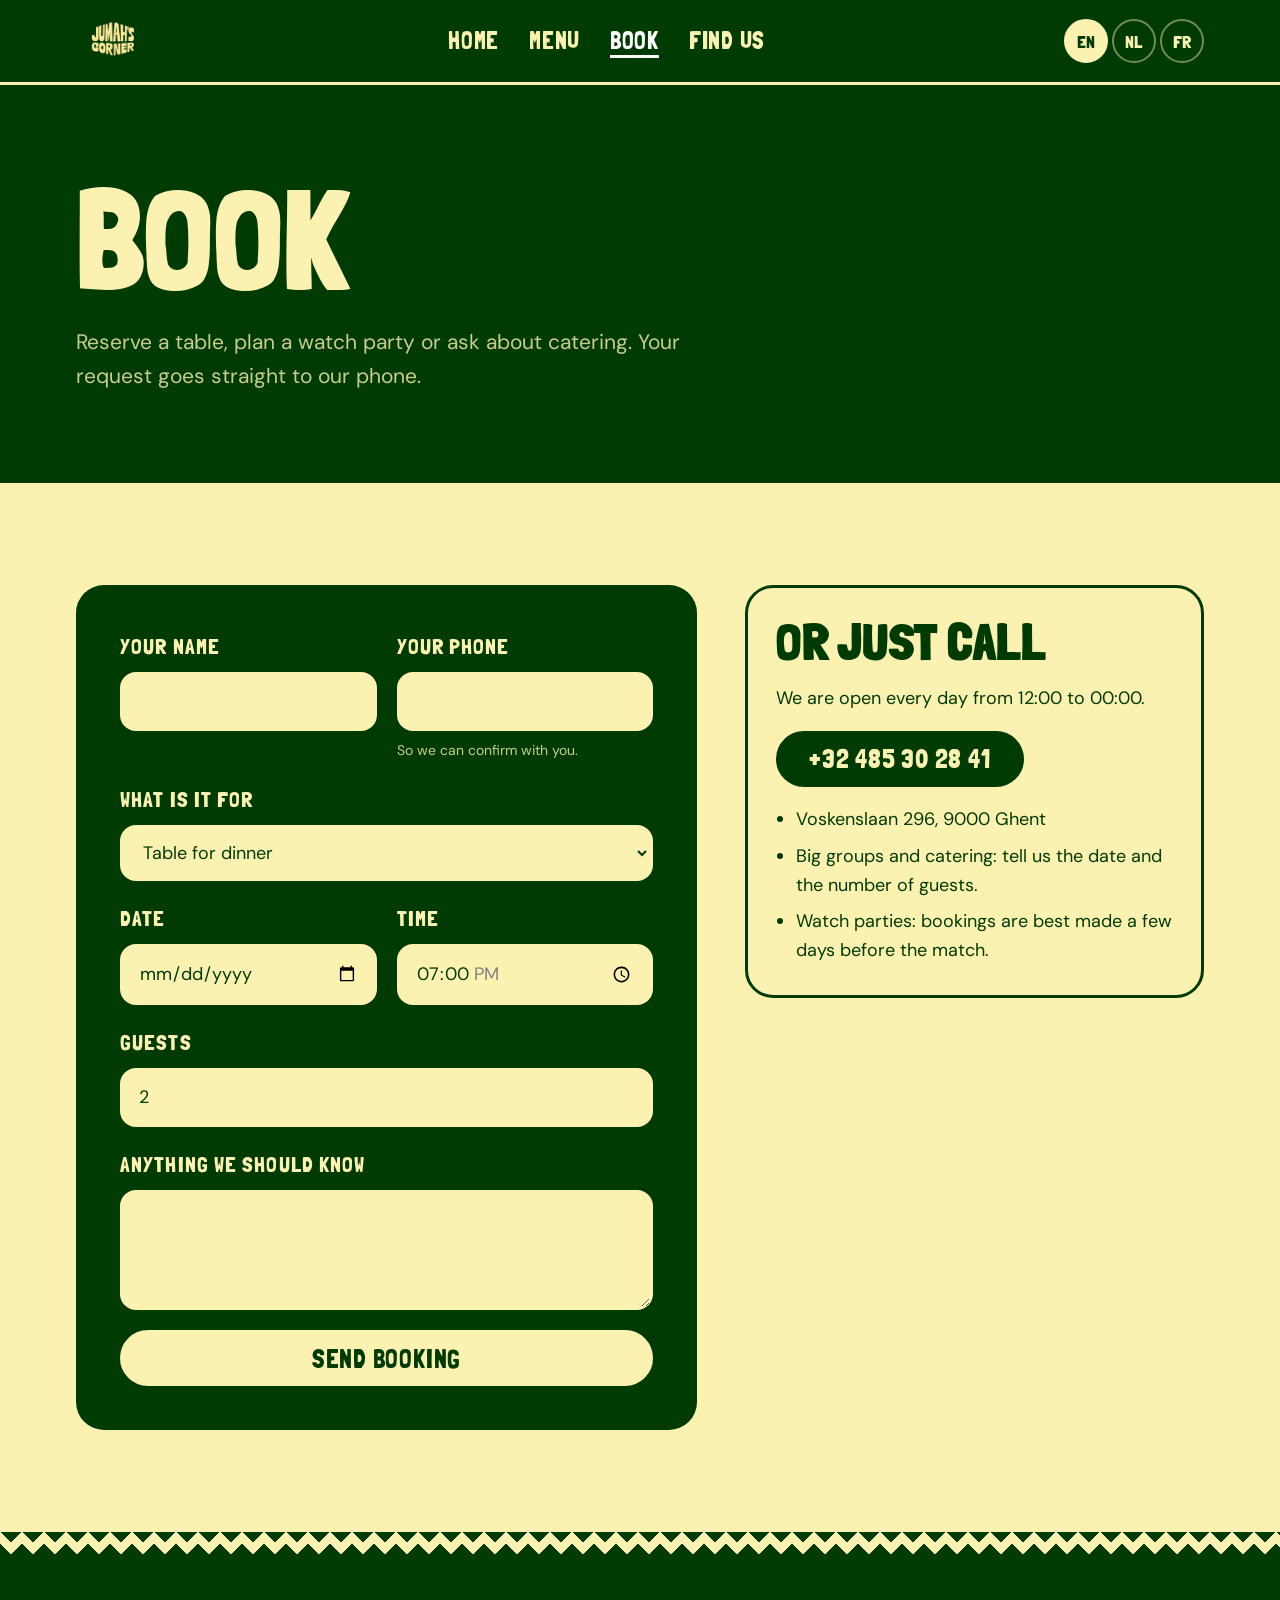
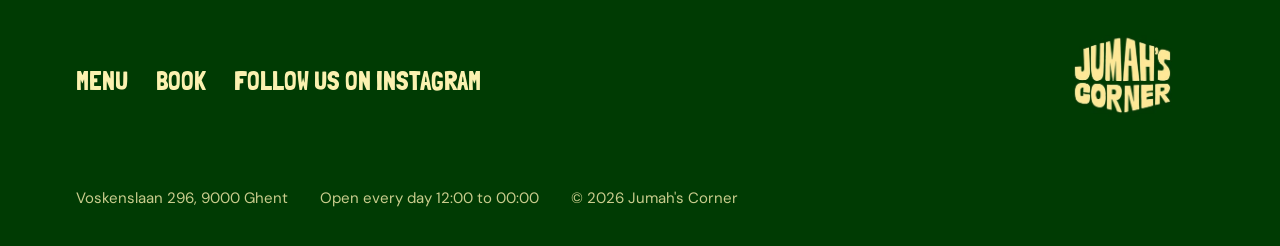
==== book.html @ a0770670 "Add files via upload" ====
<!doctype html>
<html lang="en">
<head>
  <meta charset="utf-8">
  <meta name="viewport" content="width=device-width, initial-scale=1">
  <title>Book a table | Jumah's Corner</title>
  <meta name="description" content="Book a table, a watch party or catering at Jumah's Corner in Ghent. Your request goes straight to the restaurant.">
  <meta name="theme-color" content="#003b03">
  <link rel="icon" href="assets/logo.png">
  <link rel="preconnect" href="https://fonts.googleapis.com">
  <link rel="preconnect" href="https://fonts.gstatic.com" crossorigin>
  <link rel="stylesheet" href="https://fonts.googleapis.com/css2?family=DM+Sans:wght@400;500;700&family=Londrina+Solid:wght@300;400;900&display=swap">
  <link rel="stylesheet" href="css/styles.css">
</head>
<body>
  <a class="skip" href="#main">Skip to content</a>

  <header class="site-header">
    <div class="wrap nav">
      <a class="nav-logo" href="index.html" aria-label="Jumah's Corner, home"><img src="assets/logo.png" alt="Jumah's Corner" width="73" height="62"></a>
      <ul class="nav-links" id="nav-links">
        <li><a href="index.html" data-i18n="nav.home">Home</a></li>
        <li><a href="menu.html" data-i18n="nav.menu">Menu</a></li>
        <li><a href="book.html" aria-current="page" data-i18n="nav.book">Book</a></li>
        <li><a href="index.html#find" data-i18n="nav.find">Find us</a></li>
      </ul>
      <div class="nav-right">
        <div class="lang" role="group" aria-label="Language">
          <button type="button" data-lang="en" aria-pressed="true">EN</button>
          <button type="button" data-lang="nl" aria-pressed="false">NL</button>
          <button type="button" data-lang="fr" aria-pressed="false">FR</button>
        </div>
        <button class="nav-toggle" type="button" aria-expanded="false" aria-controls="nav-links" aria-label="Menu">MENU</button>
      </div>
    </div>
  </header>

  <main id="main">
    <section class="page-title">
      <div class="wrap">
        <h1 data-i18n="book.page.title">Book</h1>
        <p data-i18n="book.page.p">Reserve a table, plan a watch party or ask about catering. Your request goes straight to our phone.</p>
      </div>
    </section>

    <section class="section section-yellow">
      <div class="wrap book-grid">
        <form class="form" id="booking-form" novalidate>
          <div class="field">
            <label for="f-name" data-i18n="form.name">Your name</label>
            <input id="f-name" name="name" type="text" autocomplete="name" required>
          </div>
          <div class="field">
            <label for="f-phone" data-i18n="form.phone">Your phone</label>
            <input id="f-phone" name="phone" type="tel" autocomplete="tel" inputmode="tel" required>
            <span class="hint" data-i18n="form.phone.hint">So we can confirm with you.</span>
          </div>
          <div class="field full">
            <label for="f-type" data-i18n="form.type">What is it for</label>
            <select id="f-type" name="type">
              <option value="table" data-i18n="form.type.table">Table for dinner</option>
              <option value="watch" data-i18n="form.type.watch">Watch party</option>
              <option value="catering" data-i18n="form.type.catering">Catering</option>
              <option value="party" data-i18n="form.type.party">Private party</option>
            </select>
          </div>
          <div class="field">
            <label for="f-date" data-i18n="form.date">Date</label>
            <input id="f-date" name="date" type="date" required>
          </div>
          <div class="field">
            <label for="f-time" data-i18n="form.time">Time</label>
            <input id="f-time" name="time" type="time" min="12:00" max="23:30" value="19:00" required>
          </div>
          <div class="field full">
            <label for="f-guests" data-i18n="form.guests">Guests</label>
            <input id="f-guests" name="guests" type="number" min="1" max="500" value="2" inputmode="numeric" required>
          </div>
          <div class="field full">
            <label for="f-notes" data-i18n="form.notes">Anything we should know</label>
            <textarea id="f-notes" name="notes"></textarea>
          </div>
          <div class="hp" aria-hidden="true">
            <label for="f-website">Leave this empty</label>
            <input id="f-website" name="website" type="text" tabindex="-1" autocomplete="off">
          </div>
          <div class="status" id="form-status" role="status" aria-live="polite" hidden></div>
          <div class="field full">
            <button class="btn btn-yellow" id="form-submit" type="submit" data-i18n="form.send">Send booking</button>
          </div>
        </form>

        <aside class="side-card">
          <h2>Or just call</h2>
          <p>We are open every day from 12:00 to 00:00.</p>
          <p><a class="btn btn-green" href="tel:+32485302841">+32 485 30 28 41</a></p>
          <ul>
            <li>Voskenslaan 296, 9000 Ghent</li>
            <li>Big groups and catering: tell us the date and the number of guests.</li>
            <li>Watch parties: bookings are best made a few days before the match.</li>
          </ul>
        </aside>
      </div>
    </section>
  </main>

  <footer class="site-footer">
    <div class="pattern pattern-band" aria-hidden="true"></div>
    <div class="wrap footer-main">
      <ul class="footer-links">
        <li><a href="menu.html" data-i18n="nav.menu">Menu</a></li>
        <li><a href="book.html" data-i18n="nav.book">Book</a></li>
        <li><a href="https://www.instagram.com/jumahscorner/" target="_blank" rel="noopener" data-i18n="foot.follow">Follow us on Instagram</a></li>
      </ul>
      <img src="assets/logo.png" alt="" width="165" height="140">
    </div>
    <div class="wrap footer-small">
      <span>Voskenslaan 296, 9000 Ghent</span>
      <span>Open every day 12:00 to 00:00</span>
      <span>&copy; <span data-year>2026</span> Jumah's Corner</span>
    </div>
  </footer>

  <script src="js/config.js"></script>
  <script src="js/i18n.js"></script>
  <script src="js/main.js"></script>
  <script src="js/book.js"></script>
</body>
</html>
---- css/styles.css ----
/* Jumah's Corner: shared styles for index.html, menu.html and book.html */

:root {
  --green: #003b03;          /* matches the logo background */
  --green-soft: #0a5410;
  --yellow: #fbf1b0;         /* matches the logo lettering */
  --yellow-deep: #f3df7a;
  --orange: #e8671f;         /* accent from the "Sweet Mama" post, used sparingly */
  --ink: #0b2a0e;
  --white: #ffffff;
  --muted-on-green: rgba(251, 241, 176, 0.8);
  --muted-on-yellow: rgba(0, 59, 3, 0.8);

  --font-display: "Londrina Solid", "Impact", "Arial Narrow Bold", sans-serif;
  --font-body: "DM Sans", system-ui, -apple-system, "Segoe UI", sans-serif;

  --gutter: clamp(20px, 5vw, 56px);
  --radius: 28px;
}

*, *::before, *::after { box-sizing: border-box; }

html { scroll-behavior: smooth; }

body {
  margin: 0;
  background: var(--yellow);
  color: var(--green);
  font-family: var(--font-body);
  font-size: 18px;
  line-height: 1.6;
  -webkit-font-smoothing: antialiased;
}

img { max-width: 100%; display: block; }
a { color: inherit; }

h1, h2, h3 {
  font-family: var(--font-display);
  font-weight: 900;
  text-transform: uppercase;
  line-height: 0.92;
  letter-spacing: 0.01em;
  margin: 0;
  text-wrap: balance;
}

p { margin: 0; }

:focus-visible {
  outline: 3px solid var(--orange);
  outline-offset: 3px;
}

.wrap {
  width: min(1240px, 100%);
  margin-inline: auto;
  padding-inline: var(--gutter);
}

.skip {
  position: absolute;
  left: -999px;
  top: 8px;
  background: var(--yellow);
  color: var(--green);
  padding: 10px 16px;
  border-radius: 999px;
  z-index: 100;
}
.skip:focus { left: 12px; }

/* ---------- Header ---------- */

.site-header {
  background: var(--green);
  color: var(--yellow);
  position: sticky;
  top: 0;
  z-index: 50;
  border-bottom: 3px solid var(--yellow);
}

.nav {
  display: flex;
  align-items: center;
  justify-content: space-between;
  gap: 16px;
  padding-block: 10px;
}

.nav-logo img {
  height: 62px;
  width: auto;
}

.nav-links {
  display: flex;
  align-items: center;
  gap: 4px 26px;
  list-style: none;
  margin: 0;
  padding: 0;
}

.nav-links a {
  text-decoration: none;
  font-family: var(--font-display);
  font-size: 24px;
  text-transform: uppercase;
  letter-spacing: 0.03em;
  display: inline-flex;
  align-items: center;
  min-height: 48px;
  padding-inline: 2px;
}
.nav-links a:hover,
.nav-links a[aria-current="page"] { color: var(--white); text-decoration: underline; text-underline-offset: 6px; text-decoration-thickness: 3px; }

.nav-right { display: flex; align-items: center; gap: 12px; }

.lang { display: flex; gap: 4px; }
.lang button {
  font-family: var(--font-display);
  font-size: 18px;
  min-width: 44px;
  min-height: 44px;
  border-radius: 999px;
  border: 2px solid rgba(251, 241, 176, 0.45);
  background: transparent;
  color: var(--yellow);
  cursor: pointer;
}
.lang button:hover { border-color: var(--yellow); }
.lang button[aria-pressed="true"] { background: var(--yellow); color: var(--green); border-color: var(--yellow); }

.nav-toggle {
  display: none;
  min-width: 48px;
  min-height: 48px;
  border-radius: 999px;
  border: 2px solid var(--yellow);
  background: transparent;
  color: var(--yellow);
  font-family: var(--font-display);
  font-size: 20px;
  cursor: pointer;
}

/* ---------- Buttons ---------- */

.btn {
  display: inline-flex;
  align-items: center;
  justify-content: center;
  min-height: 56px;
  padding: 0 30px;
  border-radius: 999px;
  font-family: var(--font-display);
  font-size: 26px;
  text-transform: uppercase;
  letter-spacing: 0.03em;
  text-decoration: none;
  border: 3px solid var(--green);
  cursor: pointer;
  transition: transform 0.15s ease, background 0.15s ease, color 0.15s ease;
}
.btn:hover { transform: translateY(-2px) rotate(-1deg); }

.btn-green { background: var(--green); color: var(--yellow); }
.btn-green:hover { background: var(--green-soft); }
.btn-yellow { background: var(--yellow); color: var(--green); border-color: var(--yellow); }
.btn-yellow:hover { background: var(--white); }
.btn-outline-yellow { background: transparent; color: var(--yellow); border-color: var(--yellow); }
.btn-outline-yellow:hover { background: rgba(251, 241, 176, 0.14); }
.btn-outline-green { background: transparent; color: var(--green); }
.btn-outline-green:hover { background: rgba(0, 59, 3, 0.08); }

/* ---------- Pattern (the corner from the catering post) ---------- */

.pattern {
  background-color: var(--yellow);
  background-image:
    linear-gradient(135deg, var(--green) 25%, transparent 25%),
    linear-gradient(225deg, var(--green) 25%, transparent 25%),
    linear-gradient(315deg, var(--green) 25%, transparent 25%),
    linear-gradient(45deg, var(--green) 25%, transparent 25%);
  background-size: 22px 22px;
  background-position: -11px 0, -11px 0, 0 0, 0 0;
}
.pattern-band { height: 22px; }

/* ---------- Hero ---------- */

.hero {
  background: var(--green);
  color: var(--yellow);
  position: relative;
  overflow: hidden;
}

.hero-inner {
  display: grid;
  grid-template-columns: minmax(0, 1.25fr) minmax(0, 0.75fr);
  gap: 40px;
  align-items: center;
  padding-block: clamp(48px, 8vw, 110px);
}

.eyebrow {
  display: inline-flex;
  align-items: center;
  gap: 10px;
  font-family: var(--font-display);
  font-size: 22px;
  text-transform: uppercase;
  letter-spacing: 0.06em;
  margin-bottom: 20px;
}
.dot {
  width: 12px; height: 12px; border-radius: 50%;
  background: var(--orange);
  display: inline-block;
}
.dot.live { background: #5be36b; box-shadow: 0 0 0 4px rgba(91, 227, 107, 0.25); }

.hero h1 {
  font-size: clamp(60px, 10.5vw, 150px);
  color: var(--yellow);
}
.hero h1 em { font-style: normal; color: var(--white); }

.hero-sub {
  font-size: clamp(18px, 1.7vw, 22px);
  max-width: 30em;
  color: var(--muted-on-green);
  margin-block: 26px 34px;
}

.cta-row { display: flex; flex-wrap: wrap; gap: 14px; }

.hero-art {
  position: relative;
  aspect-ratio: 1 / 1;
  width: min(100%, 440px);
  margin-inline: auto;
}
.hero-art .disc { position: absolute; border-radius: 50%; }
.hero-art .d1 { inset: 0; background: var(--yellow); }
.hero-art .d2 { width: 46%; height: 46%; right: -4%; top: -2%; background: var(--orange); }
.hero-art .d3 { width: 26%; height: 26%; left: 2%; bottom: 8%; background: var(--green-soft); border: 4px solid var(--yellow); }
.hero-art .badge {
  position: absolute;
  inset: 14% 12%;
  display: flex;
  flex-direction: column;
  align-items: center;
  justify-content: center;
  text-align: center;
  color: var(--green);
  font-family: var(--font-display);
  text-transform: uppercase;
  line-height: 0.9;
  transform: rotate(-6deg);
}
.badge .b1 { font-size: clamp(28px, 4vw, 44px); }
.badge .b2 { font-size: clamp(74px, 11vw, 140px); }
.badge .b3 { font-size: clamp(20px, 2.6vw, 30px); margin-top: 8px; }

.hero .pattern-corner {
  position: absolute;
  right: 0;
  bottom: 0;
  width: clamp(120px, 20vw, 260px);
  aspect-ratio: 1 / 1;
  clip-path: polygon(100% 0, 100% 100%, 0 100%);
  opacity: 0.95;
}

/* ---------- Ticker ---------- */

.ticker {
  background: var(--yellow);
  border-block: 3px solid var(--green);
  overflow: hidden;
  padding-block: 14px;
}
.ticker-track {
  display: flex;
  width: max-content;
  animation: ticker 40s linear infinite;
}
.ticker-track span {
  font-family: var(--font-display);
  font-size: clamp(28px, 3.6vw, 46px);
  text-transform: uppercase;
  white-space: nowrap;
  color: var(--green);
}
@keyframes ticker { to { transform: translateX(-50%); } }

/* ---------- Sections ---------- */

.section { padding-block: clamp(56px, 8vw, 104px); }
.section-green { background: var(--green); color: var(--yellow); }
.section-yellow { background: var(--yellow); color: var(--green); }
.section-white { background: var(--yellow-deep); color: var(--green); }

.section-head {
  display: flex;
  flex-wrap: wrap;
  justify-content: space-between;
  align-items: flex-end;
  gap: 20px 40px;
  margin-bottom: 44px;
}
.section-head h2 { font-size: clamp(48px, 7.4vw, 108px); }
.section-head p { max-width: 28em; font-size: 20px; }
.section-green .section-head p { color: var(--muted-on-green); }
.section-yellow .section-head p,
.section-white .section-head p { color: var(--muted-on-yellow); }

/* Why us */
.facts {
  display: grid;
  grid-template-columns: repeat(4, minmax(0, 1fr));
  gap: 20px;
}
.fact {
  border: 3px solid var(--green);
  border-radius: var(--radius);
  padding: 26px 24px 28px;
  display: flex;
  flex-direction: column;
  gap: 10px;
  background: var(--yellow);
}
.fact:nth-child(2) { background: var(--green); color: var(--yellow); }
.fact:nth-child(3) { background: var(--orange); color: var(--white); border-color: var(--orange); }
.fact h3 { font-size: 38px; }
.fact p { font-size: 17px; line-height: 1.5; }

/* Dish cards */
.dishes {
  display: grid;
  grid-template-columns: repeat(3, minmax(0, 1fr));
  gap: 20px;
}
.dish {
  border: 3px solid var(--yellow);
  border-radius: var(--radius);
  padding: 28px 26px 30px;
  display: flex;
  flex-direction: column;
  gap: 12px;
  min-height: 210px;
}
.dish h3 { font-size: 40px; color: var(--yellow); }
.dish p { color: var(--muted-on-green); font-size: 17px; line-height: 1.5; }
.tag {
  align-self: flex-start;
  font-family: var(--font-display);
  font-size: 17px;
  letter-spacing: 0.05em;
  text-transform: uppercase;
  background: var(--orange);
  color: var(--white);
  border-radius: 999px;
  padding: 2px 14px;
}

/* Catering poster block (echoes the first post) */
.catering {
  display: grid;
  grid-template-columns: minmax(0, 1fr) minmax(0, 1fr);
  gap: 0;
  border: 3px solid var(--green);
  border-radius: var(--radius);
  overflow: hidden;
  background: var(--green);
  color: var(--yellow);
}
.catering-copy { padding: clamp(32px, 5vw, 64px); display: flex; flex-direction: column; gap: 22px; align-items: flex-start; }
.catering-copy h2 { font-size: clamp(54px, 7vw, 104px); }
.catering-copy p { font-size: 20px; color: var(--muted-on-green); max-width: 24em; }
.catering-art { position: relative; min-height: 280px; }
.catering-art .pattern { position: absolute; inset: 0; background-size: 30px 30px; background-position: -15px 0, -15px 0, 0 0, 0 0; clip-path: polygon(100% 0, 100% 100%, 20% 100%); }

/* Find us */
.find {
  display: grid;
  grid-template-columns: minmax(0, 0.8fr) minmax(0, 1.2fr);
  gap: 48px;
  align-items: stretch;
}
.find h2 { font-size: clamp(48px, 7vw, 100px); margin-bottom: 22px; }
.find .lead { font-size: 20px; margin-bottom: 30px; color: var(--muted-on-yellow); }
.info { display: grid; gap: 22px; margin-bottom: 30px; }
.info dt {
  font-family: var(--font-display);
  font-size: 22px;
  text-transform: uppercase;
  letter-spacing: 0.06em;
  color: var(--orange);
}
.info dd { margin: 0; font-size: 20px; line-height: 1.4; font-weight: 500; }
.info a { text-underline-offset: 4px; }

.map-frame {
  border: 3px solid var(--green);
  border-radius: var(--radius);
  overflow: hidden;
  min-height: 420px;
  background: var(--yellow-deep);
}
.map-frame iframe { width: 100%; height: 100%; min-height: 420px; border: 0; display: block; }

/* ---------- Menu page ---------- */

.page-title {
  background: var(--green);
  color: var(--yellow);
  padding-block: clamp(44px, 7vw, 90px);
}
.page-title h1 { font-size: clamp(64px, 11vw, 160px); }
.page-title p { max-width: 32em; margin-top: 22px; font-size: 21px; color: var(--muted-on-green); }

.menu-block { margin-bottom: 56px; }
.menu-block:last-child { margin-bottom: 0; }
.menu-block > h2 { font-size: clamp(44px, 6vw, 80px); margin-bottom: 22px; }
.menu-list { display: grid; grid-template-columns: repeat(2, minmax(0, 1fr)); gap: 0 56px; list-style: none; padding: 0; margin: 0; }
.menu-item {
  padding: 22px 0;
  border-bottom: 2px solid rgba(0, 59, 3, 0.35);
  display: grid;
  gap: 4px;
}
.menu-item h3 { font-size: 36px; display: flex; flex-wrap: wrap; align-items: center; gap: 8px 12px; }
.menu-item p { color: var(--muted-on-yellow); font-size: 17px; line-height: 1.5; max-width: 34em; }
.note-box {
  margin-top: 40px;
  border: 3px dashed var(--green);
  border-radius: var(--radius);
  padding: 22px 26px;
  font-size: 18px;
}

/* ---------- Booking page ---------- */

.book-grid {
  display: grid;
  grid-template-columns: minmax(0, 1.15fr) minmax(0, 0.85fr);
  gap: 48px;
  align-items: start;
}

.form {
  background: var(--green);
  color: var(--yellow);
  border-radius: var(--radius);
  padding: clamp(24px, 4vw, 44px);
  display: grid;
  grid-template-columns: repeat(2, minmax(0, 1fr));
  gap: 20px;
}
.field { display: flex; flex-direction: column; gap: 8px; min-width: 0; }
.field.full { grid-column: 1 / -1; }
.field label {
  font-family: var(--font-display);
  font-size: 22px;
  letter-spacing: 0.05em;
  text-transform: uppercase;
}
.field input, .field select, .field textarea {
  font: inherit;
  font-size: 18px;
  color: var(--green);
  background: var(--yellow);
  border: 3px solid var(--yellow);
  border-radius: 16px;
  padding: 12px 16px;
  min-height: 54px;
  width: 100%;
}
.field textarea { min-height: 120px; resize: vertical; }
.field input:focus-visible, .field select:focus-visible, .field textarea:focus-visible { border-color: var(--orange); outline: none; }
.field .hint { font-size: 14px; color: var(--muted-on-green); }
.hp { position: absolute; left: -9999px; width: 1px; height: 1px; overflow: hidden; }

.status {
  grid-column: 1 / -1;
  border-radius: 16px;
  padding: 16px 18px;
  font-size: 17px;
  line-height: 1.5;
  border: 3px solid var(--yellow);
}
.status[hidden] { display: none; }
.status.ok { background: rgba(91, 227, 107, 0.16); }
.status.warn { background: rgba(232, 103, 31, 0.28); }
.status a { font-weight: 700; }

.side-card {
  border: 3px solid var(--green);
  border-radius: var(--radius);
  padding: 30px 28px;
  display: grid;
  gap: 18px;
}
.side-card h2 { font-size: 52px; }
.side-card ul { margin: 0; padding-left: 20px; display: grid; gap: 8px; }

/* ---------- Footer ---------- */

.site-footer { background: var(--green); color: var(--yellow); }
.footer-main {
  display: grid;
  grid-template-columns: minmax(0, 1fr) auto;
  gap: 32px 48px;
  align-items: center;
  padding-block: 56px 36px;
}
.footer-main img { height: 140px; width: auto; }
.footer-links { display: flex; flex-wrap: wrap; gap: 8px 28px; list-style: none; margin: 0; padding: 0; }
.footer-links a {
  font-family: var(--font-display);
  font-size: 26px;
  text-transform: uppercase;
  text-decoration: none;
  display: inline-flex;
  min-height: 44px;
  align-items: center;
}
.footer-links a:hover { color: var(--white); text-decoration: underline; text-underline-offset: 5px; }
.footer-small { padding-bottom: 36px; color: var(--muted-on-green); font-size: 15px; display: flex; flex-wrap: wrap; gap: 8px 32px; }

/* ---------- Responsive ---------- */

@media (max-width: 960px) {
  .hero-inner, .find, .book-grid, .catering { grid-template-columns: minmax(0, 1fr); }
  .facts { grid-template-columns: repeat(2, minmax(0, 1fr)); }
  .dishes { grid-template-columns: repeat(2, minmax(0, 1fr)); }
  .menu-list { grid-template-columns: minmax(0, 1fr); }
  .catering-art { min-height: 160px; }
  .hero-art { max-width: 340px; }
}

@media (max-width: 760px) {
  .nav-toggle { display: inline-flex; align-items: center; justify-content: center; }
  .nav-links {
    display: none;
    position: absolute;
    left: 0; right: 0; top: 100%;
    background: var(--green);
    border-bottom: 3px solid var(--yellow);
    flex-direction: column;
    align-items: flex-start;
    padding: 12px var(--gutter) 20px;
  }
  .nav-links.open { display: flex; }
  .nav { position: relative; }
  .footer-main { grid-template-columns: minmax(0, 1fr); }
}

@media (max-width: 560px) {
  .facts, .dishes { grid-template-columns: minmax(0, 1fr); }
  .form { grid-template-columns: minmax(0, 1fr); }
  .nav-logo img { height: 52px; }
  .btn { width: 100%; }
}

@media (prefers-reduced-motion: reduce) {
  html { scroll-behavior: auto; }
  .ticker-track { animation: none; }
  .btn { transition: none; }
}
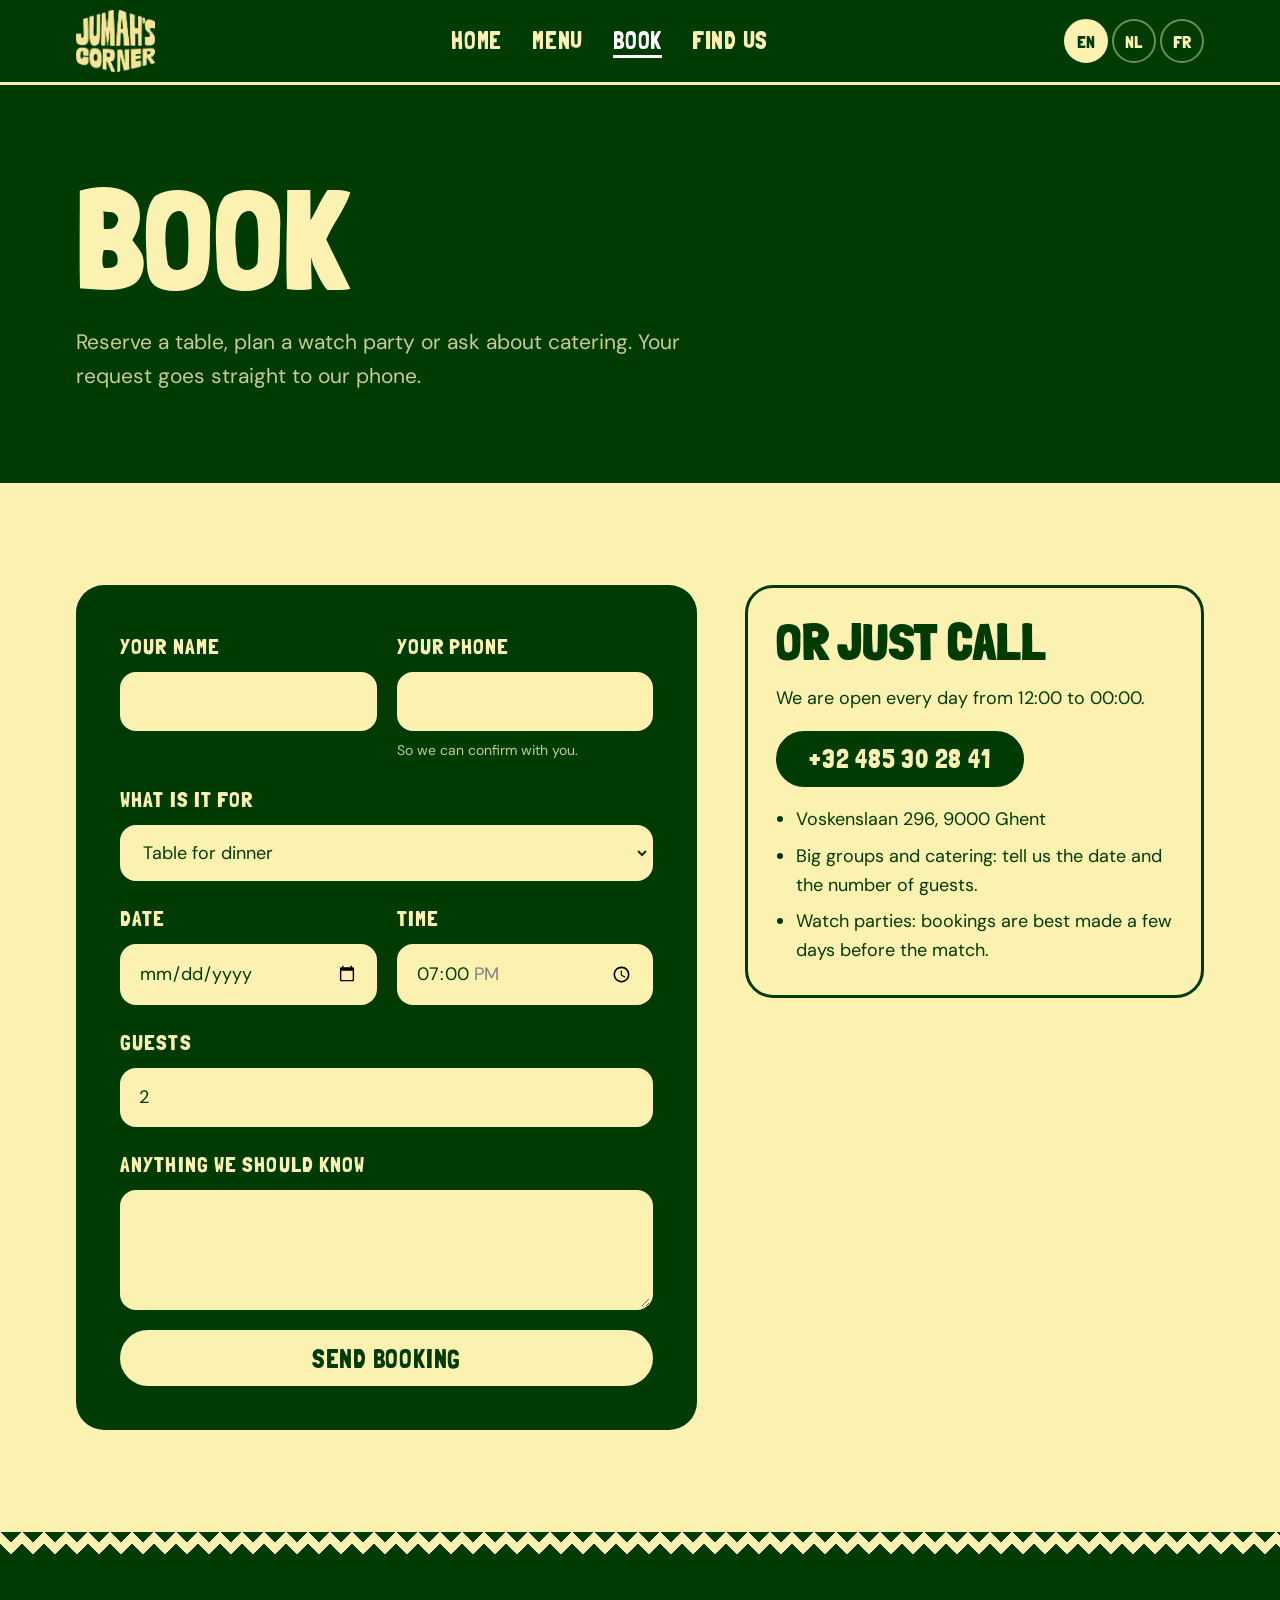
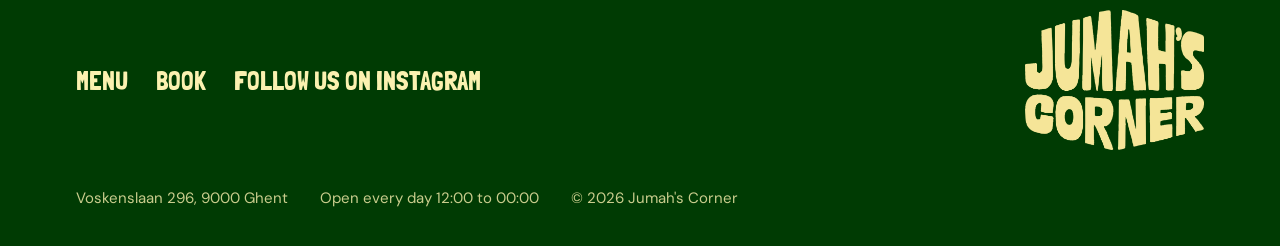
==== commit 21849b2d: "Add files via upload" ====
--- a/book.html
+++ b/book.html
@@ -17,7 +17,7 @@
 
   <header class="site-header">
     <div class="wrap nav">
-      <a class="nav-logo" href="index.html" aria-label="Jumah's Corner, home"><img src="assets/logo.png" alt="Jumah's Corner" width="73" height="62"></a>
+      <a class="nav-logo" href="index.html" aria-label="Jumah's Corner, home"><img src="assets/logo-wide.png" alt="Jumah's Corner" width="79" height="62"></a>
       <ul class="nav-links" id="nav-links">
         <li><a href="index.html" data-i18n="nav.home">Home</a></li>
         <li><a href="menu.html" data-i18n="nav.menu">Menu</a></li>
@@ -112,7 +112,7 @@
         <li><a href="book.html" data-i18n="nav.book">Book</a></li>
         <li><a href="https://www.instagram.com/jumahscorner/" target="_blank" rel="noopener" data-i18n="foot.follow">Follow us on Instagram</a></li>
       </ul>
-      <img src="assets/logo.png" alt="" width="165" height="140">
+      <img src="assets/logo-wide.png" alt="" width="179" height="140">
     </div>
     <div class="wrap footer-small">
       <span>Voskenslaan 296, 9000 Ghent</span>
